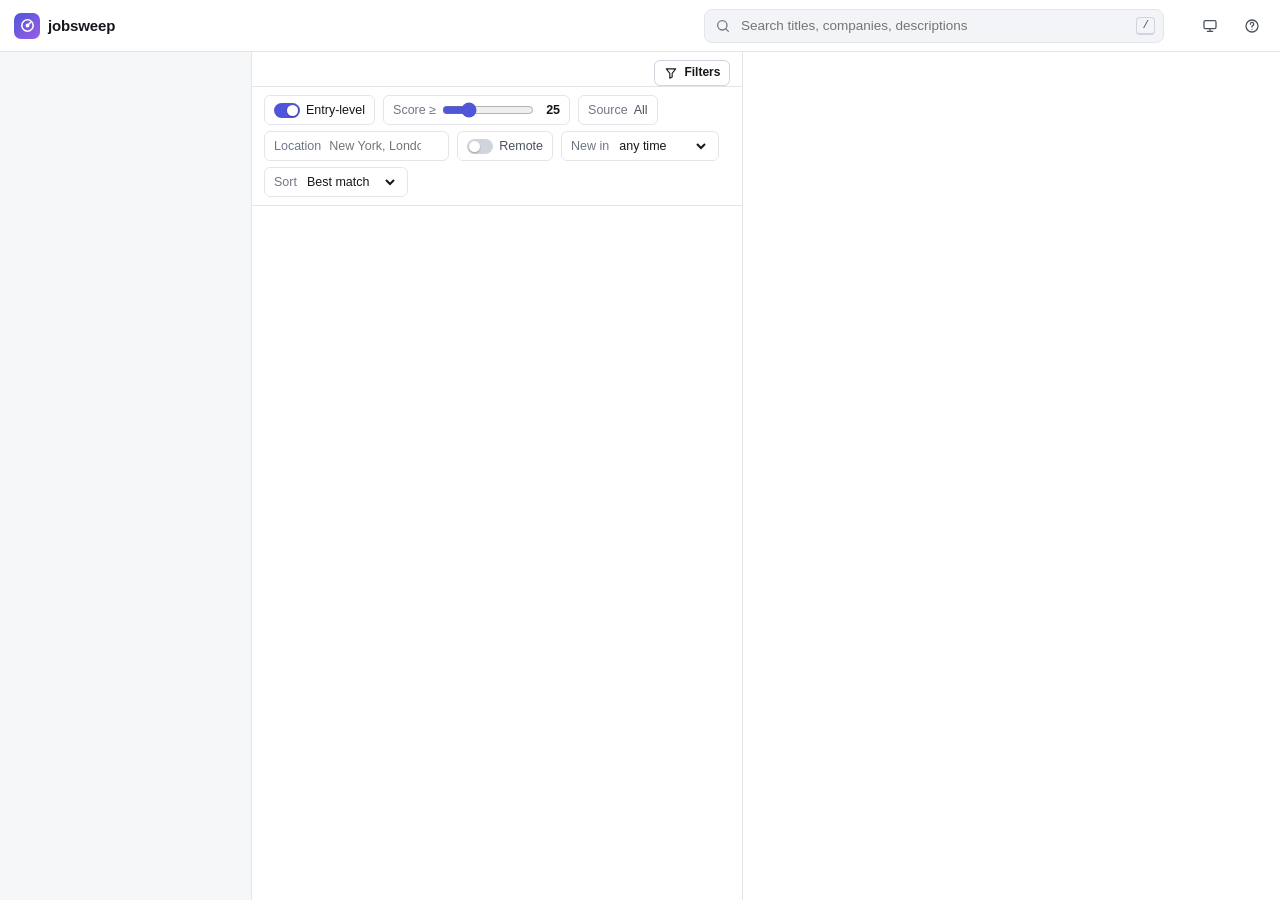
==== jobsweep/src/jobsweep/web/static/index.html @ 97e52901 "jobsweep: WIP autosave checkpoint 26 In-progress agent output saved automatically; may be incomplete" ====
<!doctype html>
<html lang="en">
<head>
  <meta charset="utf-8">
  <meta name="viewport" content="width=device-width, initial-scale=1, viewport-fit=cover">
  <meta name="color-scheme" content="light dark">
  <meta name="description" content="jobsweep: lane-based job board for specialty insurance, intelligence, investigations, geopolitical risk, sanctions, trust and safety, policy and government roles.">
  <title>jobsweep</title>
  <link rel="icon" href="data:image/svg+xml,%3Csvg xmlns='http://www.w3.org/2000/svg' viewBox='0 0 32 32'%3E%3Crect width='32' height='32' rx='8' fill='%234f56d9'/%3E%3Ccircle cx='16' cy='16' r='9' fill='none' stroke='white' stroke-width='2.4'/%3E%3Cpath d='M16 16l6-6' stroke='white' stroke-width='2.4' stroke-linecap='round'/%3E%3Ccircle cx='16' cy='16' r='2.2' fill='white'/%3E%3C/svg%3E">
  <link rel="stylesheet" href="styles.css">
  <script>
    /* apply the saved theme before first paint */
    try { var t = localStorage.getItem("jobsweep:theme"); if (t === "light" || t === "dark") document.documentElement.setAttribute("data-theme", t); } catch (e) {}
  </script>
  <script src="config.js"></script>
  <script src="app.js" defer></script>
</head>
<body data-view="jobs">
  <svg xmlns="http://www.w3.org/2000/svg" style="display:none" aria-hidden="true">
    <symbol id="i-logo" viewBox="0 0 24 24"><circle cx="12" cy="12" r="8"/><path d="M12 12l5-5"/><circle cx="12" cy="12" r="1.6"/></symbol>
    <symbol id="i-search" viewBox="0 0 24 24"><circle cx="11" cy="11" r="7"/><path d="M20 20l-4-4"/></symbol>
    <symbol id="i-menu" viewBox="0 0 24 24"><path d="M4 6h16M4 12h16M4 18h16"/></symbol>
    <symbol id="i-sun" viewBox="0 0 24 24"><circle cx="12" cy="12" r="4"/><path d="M12 2v2M12 20v2M4.9 4.9l1.4 1.4M17.7 17.7l1.4 1.4M2 12h2M20 12h2M4.9 19.1l1.4-1.4M17.7 6.3l1.4-1.4"/></symbol>
    <symbol id="i-moon" viewBox="0 0 24 24"><path d="M20.5 13.2A8.5 8.5 0 1 1 10.8 3.5a6.6 6.6 0 0 0 9.7 9.7z"/></symbol>
    <symbol id="i-monitor" viewBox="0 0 24 24"><rect x="3" y="4" width="18" height="12" rx="2"/><path d="M8 20h8M12 16v4"/></symbol>
    <symbol id="i-bookmark" viewBox="0 0 24 24"><path d="M6.5 3.5h11v17l-5.5-3.8-5.5 3.8z"/></symbol>
    <symbol id="i-check" viewBox="0 0 24 24"><path d="M20 6L9 17l-5-5"/></symbol>
    <symbol id="i-send" viewBox="0 0 24 24"><path d="M21 3L10 14"/><path d="M21 3l-7 18-4-7-7-4z"/></symbol>
    <symbol id="i-x" viewBox="0 0 24 24"><path d="M18 6L6 18M6 6l12 12"/></symbol>
    <symbol id="i-archive" viewBox="0 0 24 24"><rect x="3" y="4" width="18" height="4" rx="1"/><path d="M5 8v11a1 1 0 0 0 1 1h12a1 1 0 0 0 1-1V8M10 12h4"/></symbol>
    <symbol id="i-note" viewBox="0 0 24 24"><path d="M12 20h9"/><path d="M16.5 3.5a2.1 2.1 0 0 1 3 3L7 19l-4 1 1-4z"/></symbol>
    <symbol id="i-external" viewBox="0 0 24 24"><path d="M14 4h6v6M20 4l-9 9"/><path d="M18 14v5a1 1 0 0 1-1 1H5a1 1 0 0 1-1-1V7a1 1 0 0 1 1-1h5"/></symbol>
    <symbol id="i-chevron" viewBox="0 0 24 24"><path d="M9 6l6 6-6 6"/></symbol>
    <symbol id="i-help" viewBox="0 0 24 24"><circle cx="12" cy="12" r="9"/><path d="M9.6 9.2a2.5 2.5 0 1 1 3.4 2.3c-.6.3-1 .8-1 1.5v.6"/><path d="M12 17h.01"/></symbol>
    <symbol id="i-undo" viewBox="0 0 24 24"><path d="M9 14L4 9l5-5"/><path d="M4 9h11a5 5 0 0 1 0 10h-3"/></symbol>
    <symbol id="i-back" viewBox="0 0 24 24"><path d="M19 12H5M12 19l-7-7 7-7"/></symbol>
    <symbol id="i-filter" viewBox="0 0 24 24"><path d="M4 5h16l-6 7.5V19l-4 2v-8.5z"/></symbol>
    <symbol id="i-play" viewBox="0 0 24 24"><path d="M7 4.5l12 7.5-12 7.5z"/></symbol>
    <symbol id="i-refresh" viewBox="0 0 24 24"><path d="M20 11a8 8 0 1 0-2.3 5.7"/><path d="M20 4v7h-7"/></symbol>
    <symbol id="i-inbox" viewBox="0 0 24 24"><path d="M3 13h5l1.5 3h5l1.5-3h5"/><path d="M5.5 5h13L21 13v6a1 1 0 0 1-1 1H4a1 1 0 0 1-1-1v-6z"/></symbol>
    <symbol id="i-download" viewBox="0 0 24 24"><path d="M12 3v12M7 10l5 5 5-5"/><path d="M4 15v4a2 2 0 0 0 2 2h12a2 2 0 0 0 2-2v-4"/></symbol>
    <symbol id="i-upload" viewBox="0 0 24 24"><path d="M12 15V3M7 8l5-5 5 5"/><path d="M4 15v4a2 2 0 0 0 2 2h12a2 2 0 0 0 2-2v-4"/></symbol>
  </svg>

  <a class="skip-link" href="#job-list">Skip to job list</a>
  <div class="app">
    <header class="topbar">
      <button class="icon-btn only-mobile" id="menu-btn" type="button" aria-label="Open lanes and views" aria-controls="sidebar" aria-expanded="false">
        <svg class="icon lg"><use href="#i-menu"/></svg>
      </button>
      <a class="brand" href="#/jobs" aria-label="jobsweep home">
        <span class="logo" aria-hidden="true"><svg class="icon"><use href="#i-logo"/></svg></span>
        <span class="word">jobsweep</span>
      </a>
      <nav class="views" id="views" aria-label="Views"></nav>
      <label class="search" for="search">
        <svg class="icon" aria-hidden="true"><use href="#i-search"/></svg>
        <span class="sr-only">Search jobs</span>
        <input id="search" type="search" placeholder="Search titles, companies, descriptions" autocomplete="off" spellcheck="false">
        <kbd aria-hidden="true">/</kbd>
      </label>
      <div class="counts" id="counts" aria-label="Board counts"></div>
      <div class="last-sweep" id="last-sweep" aria-live="polite"></div>
      <button class="icon-btn" id="theme-btn" type="button" aria-label="Theme: system">
        <svg class="icon"><use href="#i-monitor"/></svg>
      </button>
      <button class="icon-btn" id="help-btn" type="button" aria-label="Keyboard shortcuts (?)" aria-haspopup="dialog">
        <svg class="icon"><use href="#i-help"/></svg>
      </button>
    </header>
    <div class="banner" id="banner" hidden></div>

    <div class="layout" id="layout">
      <aside class="sidebar" id="sidebar" aria-label="Lanes and filters">
        <nav class="side-views" id="side-views" aria-label="Views (mobile)"></nav>
        <div class="side-overview" id="side-overview"></div>
        <div id="lane-tree"></div>
      </aside>
      <div class="scrim" id="scrim" hidden></div>

      <main class="main" id="main">
        <!-- Jobs -->
        <section class="view" id="view-jobs" aria-label="Jobs">
          <div class="filterbar">
            <div class="tabs-row">
              <div class="tabs" id="status-tabs" role="tablist" aria-label="Status"></div>
              <span class="result-count" id="result-count" aria-live="polite"></span>
              <button class="btn sm filters-toggle" id="filters-toggle" type="button" aria-expanded="false" aria-controls="filters">
                <svg class="icon sm"><use href="#i-filter"/></svg>Filters
              </button>
            </div>
            <div class="filters" id="filters">
              <label class="control switch" title="Hide postings classified as too senior">
                <input type="checkbox" id="f-entry" checked>
                <span class="track" aria-hidden="true"></span>
                <span>Entry-level</span>
              </label>
              <label class="control range" for="f-min" title="Minimum match score">
                <span class="lbl">Score ≥</span>
                <input type="range" id="f-min" min="0" max="100" step="5" value="25">
                <output id="f-min-out" for="f-min">25</output>
              </label>
              <details class="dropdown" id="f-sources">
                <summary class="control" aria-label="Filter by source">
                  <span class="lbl">Source</span><span id="f-sources-label">All</span>
                </summary>
                <div class="menu" id="f-sources-menu" role="group" aria-label="Sources"></div>
              </details>
              <label class="control" for="f-loc">
                <span class="lbl">Location</span>
                <input type="text" id="f-loc" placeholder="New York, London…" autocomplete="off" list="loc-suggest">
              </label>
              <datalist id="loc-suggest">
                <option value="New York"></option>
                <option value="Washington"></option>
                <option value="London"></option>
                <option value="Remote"></option>
              </datalist>
              <label class="control switch">
                <input type="checkbox" id="f-remote">
                <span class="track" aria-hidden="true"></span>
                <span>Remote</span>
              </label>
              <label class="control" for="f-days">
                <span class="lbl">New in</span>
                <select id="f-days">
                  <option value="">any time</option>
                  <option value="1">last 24 hours</option>
                  <option value="3">last 3 days</option>
                  <option value="7">last 7 days</option>
                  <option value="30">last 30 days</option>
                </select>
              </label>
              <label class="control" for="f-sort">
                <span class="lbl">Sort</span>
                <select id="f-sort">
                  <option value="score">Best match</option>
                  <option value="newest">Newest</option>
                  <option value="posted">Date posted</option>
                  <option value="closing">Closing soon</option>
                  <option value="company">Company</option>
                </select>
              </label>
              <span class="active-chips" id="active-chips"></span>
            </div>
          </div>
          <div class="list" id="job-list" tabindex="-1" aria-label="Job list">
            <ul class="rows" id="rows" aria-label="Jobs"></ul>
            <div class="list-foot" id="list-foot"></div>
          </div>
        </section>

        <section class="view page" id="view-employers" aria-label="Employers" hidden></section>
        <section class="view page" id="view-sources" aria-label="Sources" hidden></section>
        <section class="view page" id="view-runs" aria-label="Runs" hidden></section>
        <section class="view page" id="view-import" aria-label="Import" hidden></section>
      </main>

      <aside class="detail" id="detail" aria-label="Job details"></aside>
    </div>
  </div>

  <div class="toasts" id="toasts" role="status" aria-live="polite" aria-atomic="false"></div>

  <dialog class="help" id="help" aria-labelledby="help-title">
    <div class="help-head">
      <h2 id="help-title">Keyboard shortcuts</h2>
      <button class="icon-btn" type="button" id="help-close" aria-label="Close"><svg class="icon"><use href="#i-x"/></svg></button>
    </div>
    <div class="help-body" id="help-body"></div>
  </dialog>
  <noscript><p style="padding:24px">jobsweep needs JavaScript to show the board. The raw data is in <a href="data/jobs.json">data/jobs.json</a>.</p></noscript>
</body>
</html>
---- jobsweep/src/jobsweep/web/static/styles.css ----
/* jobsweep board — tokens, layout, components. No external dependencies. */

:root {
  --font: -apple-system, BlinkMacSystemFont, "Segoe UI", Roboto, "Helvetica Neue", Arial, "Noto Sans",
    sans-serif, "Apple Color Emoji", "Segoe UI Emoji";
  --mono: ui-monospace, SFMono-Regular, "SF Mono", Menlo, Consolas, "Liberation Mono", monospace;

  --bg: #f6f7f9;
  --surface: #ffffff;
  --surface-2: #f3f4f7;
  --surface-3: #eceef2;
  --hover: #f1f3f8;
  --selected: #eef0ff;
  --border: #e3e5ea;
  --border-strong: #d0d4dc;
  --text: #15171c;
  --text-2: #4a505e;
  --text-3: #6f7685;
  --accent: #4f56d9;
  --accent-hover: #434ac4;
  --accent-text: #ffffff;
  --accent-weak: rgba(79, 86, 217, 0.1);
  --accent-ring: rgba(79, 86, 217, 0.45);
  --danger: #c8323b;
  --danger-weak: rgba(200, 50, 59, 0.1);
  --success: #18834a;
  --success-weak: rgba(24, 131, 74, 0.11);
  --warning: #a86200;
  --warning-weak: rgba(196, 122, 0, 0.13);
  --info: #1f6fd1;
  --shadow-sm: 0 1px 2px rgba(16, 24, 40, 0.06);
  --shadow-md: 0 6px 24px rgba(16, 24, 40, 0.12), 0 1px 3px rgba(16, 24, 40, 0.08);
  --shadow-lg: 0 18px 50px rgba(16, 24, 40, 0.22);
  --scrim: rgba(15, 17, 22, 0.38);

  /* chip recipe: hue/saturation per group, lightness per theme */
  --chip-l-text: 30%;
  --chip-l-bg: 50%;
  --chip-a-bg: 0.11;
  --chip-a-border: 0.26;
  --swatch-l: 50%;

  --score-hi: #13804a;
  --score-hi-bg: rgba(19, 128, 74, 0.12);
  --score-mid: #2563c9;
  --score-mid-bg: rgba(37, 99, 201, 0.11);
  --score-lo: #a05f00;
  --score-lo-bg: rgba(196, 122, 0, 0.13);
  --score-min: #6f7685;
  --score-min-bg: rgba(111, 118, 133, 0.12);

  --radius: 8px;
  --radius-sm: 6px;
  --header-h: 52px;
  --sidebar-w: 252px;
  color-scheme: light;
}

@media (prefers-color-scheme: dark) {
  :root:not([data-theme="light"]) {
    --bg: #0d0e11;
    --surface: #14161a;
    --surface-2: #1a1d22;
    --surface-3: #22262d;
    --hover: #1c1f25;
    --selected: #1f2236;
    --border: #252931;
    --border-strong: #343944;
    --text: #e9ebf0;
    --text-2: #aab0bd;
    --text-3: #7f8696;
    --accent: #8d93ff;
    --accent-hover: #a2a7ff;
    --accent-text: #0d0e11;
    --accent-weak: rgba(141, 147, 255, 0.14);
    --accent-ring: rgba(141, 147, 255, 0.55);
    --danger: #ff6f78;
    --danger-weak: rgba(255, 111, 120, 0.14);
    --success: #4fd38a;
    --success-weak: rgba(79, 211, 138, 0.13);
    --warning: #f3b648;
    --warning-weak: rgba(243, 182, 72, 0.14);
    --info: #6aa8ff;
    --shadow-sm: 0 1px 2px rgba(0, 0, 0, 0.4);
    --shadow-md: 0 8px 28px rgba(0, 0, 0, 0.5), 0 1px 3px rgba(0, 0, 0, 0.4);
    --shadow-lg: 0 18px 60px rgba(0, 0, 0, 0.6);
    --scrim: rgba(0, 0, 0, 0.55);
    --chip-l-text: 76%;
    --chip-l-bg: 58%;
    --chip-a-bg: 0.15;
    --chip-a-border: 0.3;
    --swatch-l: 62%;
    --score-hi: #55d68e;
    --score-hi-bg: rgba(85, 214, 142, 0.14);
    --score-mid: #79acff;
    --score-mid-bg: rgba(121, 172, 255, 0.14);
    --score-lo: #f0b44c;
    --score-lo-bg: rgba(240, 180, 76, 0.14);
    --score-min: #8b92a1;
    --score-min-bg: rgba(139, 146, 161, 0.14);
    color-scheme: dark;
  }
}

:root[data-theme="dark"] {
  --bg: #0d0e11;
  --surface: #14161a;
  --surface-2: #1a1d22;
  --surface-3: #22262d;
  --hover: #1c1f25;
  --selected: #1f2236;
  --border: #252931;
  --border-strong: #343944;
  --text: #e9ebf0;
  --text-2: #aab0bd;
  --text-3: #7f8696;
  --accent: #8d93ff;
  --accent-hover: #a2a7ff;
  --accent-text: #0d0e11;
  --accent-weak: rgba(141, 147, 255, 0.14);
  --accent-ring: rgba(141, 147, 255, 0.55);
  --danger: #ff6f78;
  --danger-weak: rgba(255, 111, 120, 0.14);
  --success: #4fd38a;
  --success-weak: rgba(79, 211, 138, 0.13);
  --warning: #f3b648;
  --warning-weak: rgba(243, 182, 72, 0.14);
  --info: #6aa8ff;
  --shadow-sm: 0 1px 2px rgba(0, 0, 0, 0.4);
  --shadow-md: 0 8px 28px rgba(0, 0, 0, 0.5), 0 1px 3px rgba(0, 0, 0, 0.4);
  --shadow-lg: 0 18px 60px rgba(0, 0, 0, 0.6);
  --scrim: rgba(0, 0, 0, 0.55);
  --chip-l-text: 76%;
  --chip-l-bg: 58%;
  --chip-a-bg: 0.15;
  --chip-a-border: 0.3;
  --swatch-l: 62%;
  --score-hi: #55d68e;
  --score-hi-bg: rgba(85, 214, 142, 0.14);
  --score-mid: #79acff;
  --score-mid-bg: rgba(121, 172, 255, 0.14);
  --score-lo: #f0b44c;
  --score-lo-bg: rgba(240, 180, 76, 0.14);
  --score-min: #8b92a1;
  --score-min-bg: rgba(139, 146, 161, 0.14);
  color-scheme: dark;
}

/* group palette: hue + saturation (11 groups; unknown groups get a hashed hue from JS) */
.g-specialty-insurance { --h: 214; --s: 72%; }
.g-intelligence-security { --h: 356; --s: 68%; }
.g-investigations-dd { --h: 26; --s: 78%; }
.g-geopolitical-risk { --h: 174; --s: 62%; }
.g-sanctions-fincrime { --h: 272; --s: 58%; }
.g-trust-safety { --h: 326; --s: 64%; }
.g-policy-research { --h: 196; --s: 74%; }
.g-strategic-comms { --h: 46; --s: 80%; }
.g-government { --h: 238; --s: 52%; }
.g-entry-routes { --h: 140; --s: 52%; }
.g-earlier-lanes { --h: 220; --s: 8%; }

* { box-sizing: border-box; }
html, body { height: 100%; }
body {
  margin: 0;
  background: var(--bg);
  color: var(--text);
  font: 14px/1.45 var(--font);
  -webkit-font-smoothing: antialiased;
  -moz-osx-font-smoothing: grayscale;
  overflow: hidden;
}
a { color: var(--accent); text-decoration: none; }
a:hover { text-decoration: underline; }
button, input, select, textarea { font: inherit; color: inherit; }
[hidden] { display: none !important; }
:focus-visible { outline: 2px solid var(--accent-ring); outline-offset: 1px; border-radius: 4px; }
.sr-only {
  position: absolute; width: 1px; height: 1px; padding: 0; margin: -1px; overflow: hidden;
  clip: rect(0 0 0 0); white-space: nowrap; border: 0;
}
.skip-link {
  position: absolute; left: 8px; top: -40px; z-index: 100; background: var(--accent); color: var(--accent-text);
  padding: 6px 10px; border-radius: var(--radius-sm);
}
.skip-link:focus { top: 8px; }
.icon { width: 16px; height: 16px; flex: none; fill: none; stroke: currentColor; stroke-width: 1.9;
  stroke-linecap: round; stroke-linejoin: round; vertical-align: middle; }
.icon.sm { width: 14px; height: 14px; }
.icon.lg { width: 20px; height: 20px; }
kbd {
  font: 11px/1 var(--mono); padding: 2px 5px; border-radius: 4px; border: 1px solid var(--border-strong);
  border-bottom-width: 2px; background: var(--surface-2); color: var(--text-2);
}
.muted { color: var(--text-3); }
.mono { font-family: var(--mono); font-size: 12px; }
.num { font-variant-numeric: tabular-nums; }

/* ---- app shell ------------------------------------------------------------------------------- */
.app { display: flex; flex-direction: column; height: 100vh; height: 100dvh; }
.topbar {
  flex: none; display: flex; align-items: center; gap: 10px; height: var(--header-h); padding: 0 12px 0 14px;
  background: var(--surface); border-bottom: 1px solid var(--border); position: relative; z-index: 30;
}
.brand { display: flex; align-items: center; gap: 8px; color: var(--text); font-weight: 650; font-size: 15px;
  letter-spacing: -0.01em; white-space: nowrap; }
.brand:hover { text-decoration: none; }
.brand .logo { width: 26px; height: 26px; border-radius: 7px; display: grid; place-items: center;
  background: linear-gradient(135deg, var(--accent), #9b5de5); color: #fff; }
.brand .logo .icon { width: 17px; height: 17px; stroke-width: 2.2; }
.views { display: flex; gap: 2px; margin-left: 6px; }
.views a {
  color: var(--text-2); padding: 6px 10px; border-radius: var(--radius-sm); font-weight: 520; font-size: 13.5px;
  white-space: nowrap;
}
.views a:hover { background: var(--hover); color: var(--text); text-decoration: none; }
.views a[aria-current="page"] { background: var(--surface-3); color: var(--text); }
.search {
  flex: 1 1 280px; max-width: 460px; min-width: 120px; display: flex; align-items: center; gap: 8px;
  height: 34px; padding: 0 8px 0 10px; border: 1px solid var(--border); border-radius: var(--radius);
  background: var(--surface-2); color: var(--text-3); margin-left: auto;
}
.search:focus-within { border-color: var(--accent); background: var(--surface); box-shadow: 0 0 0 3px var(--accent-weak); }
.search input { flex: 1; min-width: 0; border: 0; background: transparent; outline: none; color: var(--text);
  height: 100%; font-size: 13.5px; }
.search input::-webkit-search-cancel-button { cursor: pointer; }
.counts { display: flex; align-items: center; gap: 2px; white-space: nowrap; }
.count { display: flex; align-items: baseline; gap: 4px; padding: 4px 7px; border-radius: var(--radius-sm);
  color: var(--text-3); font-size: 12px; }
.count b { color: var(--text); font-weight: 650; font-size: 13px; font-variant-numeric: tabular-nums; }
.count.accent b { color: var(--accent); }
a.count:hover { background: var(--hover); text-decoration: none; }
.last-sweep { font-size: 12px; color: var(--text-3); white-space: nowrap; display: flex; align-items: center; gap: 5px; }
.last-sweep .dot { width: 7px; height: 7px; border-radius: 50%; background: var(--success); }
.last-sweep .dot.stale { background: var(--warning); }
.last-sweep .dot.running { background: var(--accent); animation: pulse 1.2s infinite; }
@keyframes pulse { 50% { opacity: 0.35; } }
.icon-btn {
  display: inline-grid; place-items: center; width: 32px; height: 32px; border-radius: var(--radius-sm);
  border: 1px solid transparent; background: transparent; color: var(--text-2); cursor: pointer; flex: none;
}
.icon-btn:hover { background: var(--hover); color: var(--text); }
.icon-btn[aria-pressed="true"] { color: var(--accent); background: var(--accent-weak); }
.only-mobile { display: none; }

.banner {
  flex: none; display: flex; align-items: center; gap: 10px; flex-wrap: wrap; padding: 7px 14px; font-size: 12.5px;
  background: var(--accent-weak); color: var(--text-2); border-bottom: 1px solid var(--border);
}
.banner b { color: var(--text); font-weight: 600; }
.banner .btn { margin-left: auto; }

.layout {
  flex: 1; min-height: 0; display: grid;
  grid-template-columns: var(--sidebar-w) minmax(0, 1fr) minmax(420px, 42%);
}
body:not([data-view="jobs"]) .layout { grid-template-columns: minmax(0, 1fr); }
body:not([data-view="jobs"]) .sidebar,
body:not([data-view="jobs"]) .detail { display: none; }
.main { min-width: 0; min-height: 0; display: flex; flex-direction: column; background: var(--surface); }
.view { min-height: 0; flex: 1; display: flex; flex-direction: column; }
.page { overflow: auto; flex: 1; background: var(--bg); }
.page-inner { max-width: 1180px; margin: 0 auto; padding: 22px 20px 60px; }
.scrim { position: fixed; inset: 0; background: var(--scrim); z-index: 40; }

/* ---- sidebar --------------------------------------------------------------------------------- */
.sidebar {
  min-height: 0; overflow: auto; background: var(--bg); border-right: 1px solid var(--border);
  padding: 10px 8px 24px; font-size: 13px;
}
.side-views, .side-overview { display: none; }
.side-head { display: flex; align-items: center; justify-content: space-between; padding: 6px 8px 4px;
  font-size: 11px; font-weight: 650; letter-spacing: 0.06em; text-transform: uppercase; color: var(--text-3); }
.side-head .link-btn { text-transform: none; letter-spacing: 0; font-weight: 500; }
.tree { list-style: none; margin: 0; padding: 0; }
.tree ul { list-style: none; margin: 0 0 4px; padding: 0; }
.node {
  display: flex; align-items: center; gap: 7px; width: 100%; min-height: 28px; padding: 3px 8px; border: 0;
  border-radius: var(--radius-sm); background: transparent; text-align: left; cursor: pointer; color: var(--text-2);
}
.node:hover { background: var(--hover); color: var(--text); }
.node[aria-pressed="true"] { background: var(--selected); color: var(--text); font-weight: 560; }
.node .label { flex: 1; min-width: 0; overflow: hidden; text-overflow: ellipsis; white-space: nowrap; }
.node .n { font-size: 11.5px; color: var(--text-3); font-variant-numeric: tabular-nums; }
.node.zero { color: var(--text-3); }
.node.zero .n { opacity: 0.6; }
.group-row { display: flex; align-items: center; gap: 0; margin-top: 2px; }
.group-row .node { font-weight: 560; color: var(--text); }
.group-row .caret {
  width: 22px; height: 28px; display: grid; place-items: center; border: 0; background: transparent;
  color: var(--text-3); cursor: pointer; border-radius: var(--radius-sm); flex: none;
}
.group-row .caret:hover { color: var(--text); background: var(--hover); }
.group-row .caret .icon { width: 13px; height: 13px; transition: transform 0.15s; }
.group-row .caret[aria-expanded="true"] .icon { transform: rotate(90deg); }
.lane-node { padding-left: 37px; font-size: 12.5px; }
.swatch { width: 9px; height: 9px; border-radius: 3px; flex: none; background: hsl(var(--h, 220) var(--s, 10%) var(--swatch-l)); }
.more-btn { margin: 0 0 2px 37px; }
.earlier { margin-top: 12px; border-top: 1px solid var(--border); padding-top: 8px; }
.earlier > summary { list-style: none; cursor: pointer; }
.earlier > summary::-webkit-details-marker { display: none; }
.earlier > summary .icon { transition: transform 0.15s; width: 12px; height: 12px; }
.earlier[open] > summary .icon { transform: rotate(90deg); }
.side-foot { margin: 16px 8px 0; font-size: 11.5px; color: var(--text-3); line-height: 1.5; }

/* ---- filter bar ------------------------------------------------------------------------------ */
.filterbar { flex: none; border-bottom: 1px solid var(--border); background: var(--surface); }
.tabs-row { display: flex; align-items: center; gap: 8px; padding: 8px 12px 0; }
.tabs { display: flex; gap: 2px; overflow-x: auto; scrollbar-width: none; flex: 1; min-width: 0; }
.tabs::-webkit-scrollbar { display: none; }
.tab {
  position: relative; display: flex; align-items: center; gap: 6px; padding: 7px 10px 9px; border: 0; background: none;
  color: var(--text-3); font-weight: 540; font-size: 13px; cursor: pointer; white-space: nowrap; border-radius: 6px 6px 0 0;
}
.tab:hover { color: var(--text); }
.tab[aria-selected="true"] { color: var(--text); }
.tab[aria-selected="true"]::after {
  content: ""; position: absolute; left: 8px; right: 8px; bottom: 0; height: 2px; border-radius: 2px; background: var(--accent);
}
.tab .n { font-size: 11px; padding: 0 5px; border-radius: 8px; background: var(--surface-3); color: var(--text-2);
  font-variant-numeric: tabular-nums; line-height: 17px; }
.result-count { font-size: 12px; color: var(--text-3); white-space: nowrap; font-variant-numeric: tabular-nums; }
.filters { display: flex; align-items: center; flex-wrap: wrap; gap: 6px 8px; padding: 8px 12px; border-top: 1px solid var(--border); }
.control {
  display: inline-flex; align-items: center; gap: 6px; height: 30px; padding: 0 9px; border: 1px solid var(--border);
  border-radius: var(--radius-sm); background: var(--surface); color: var(--text-2); font-size: 12.5px; white-space: nowrap;
}
.control:hover { border-color: var(--border-strong); }
.control:focus-within { border-color: var(--accent); box-shadow: 0 0 0 3px var(--accent-weak); }
.control select, .control input[type="text"], .control input[type="search"] {
  border: 0; background: transparent; outline: none; height: 100%; font-size: 12.5px; color: var(--text); min-width: 0;
}
.control select { cursor: pointer; padding-right: 2px; }
.control input[type="text"], .control input[type="search"] { width: 112px; }
.control .lbl { color: var(--text-3); }
.switch { cursor: pointer; user-select: none; }
.switch input { position: absolute; opacity: 0; width: 1px; height: 1px; }
.switch .track { width: 26px; height: 15px; border-radius: 8px; background: var(--border-strong); position: relative; transition: background 0.15s; flex: none; }
.switch .track::after { content: ""; position: absolute; top: 2px; left: 2px; width: 11px; height: 11px; border-radius: 50%;
  background: #fff; transition: transform 0.15s; box-shadow: 0 1px 2px rgba(0,0,0,.25); }
.switch input:checked + .track { background: var(--accent); }
.switch input:checked + .track::after { transform: translateX(11px); }
.switch input:focus-visible + .track { outline: 2px solid var(--accent-ring); outline-offset: 2px; }
.switch:has(input:checked) { color: var(--text); }
.range input[type="range"] { width: 92px; accent-color: var(--accent); margin: 0; }
.range output { min-width: 20px; text-align: right; font-variant-numeric: tabular-nums; color: var(--text); font-weight: 600; }
.dropdown { position: relative; }
.dropdown > summary { list-style: none; cursor: pointer; }
.dropdown > summary::-webkit-details-marker { display: none; }
.dropdown[open] > summary { border-color: var(--accent); }
.dropdown .menu {
  position: absolute; z-index: 25; top: calc(100% + 4px); left: 0; min-width: 220px; max-height: 320px; overflow: auto;
  background: var(--surface); border: 1px solid var(--border); border-radius: var(--radius); box-shadow: var(--shadow-md); padding: 6px;
}
.menu label { display: flex; align-items: center; gap: 8px; padding: 5px 6px; border-radius: 5px; cursor: pointer; font-size: 12.5px; color: var(--text); }
.menu label:hover { background: var(--hover); }
.menu label .n { margin-left: auto; color: var(--text-3); font-size: 11.5px; }
.menu input[type="checkbox"] { accent-color: var(--accent); margin: 0; }
.menu .menu-foot { display: flex; justify-content: space-between; padding: 6px 4px 2px; border-top: 1px solid var(--border); margin-top: 4px; }
.pill-count { font-size: 11px; padding: 0 6px; border-radius: 8px; background: var(--accent-weak); color: var(--accent); font-weight: 600; line-height: 17px; }
.active-chips { display: contents; }
.filter-chip {
  display: inline-flex; align-items: center; gap: 4px; height: 26px; padding: 0 4px 0 9px; border-radius: 13px;
  background: var(--accent-weak); color: var(--accent); font-size: 12px; font-weight: 550; border: 0; cursor: pointer;
}
.filter-chip .icon { width: 13px; height: 13px; }
.filter-chip:hover { filter: brightness(0.96); }
.link-btn { border: 0; background: none; color: var(--accent); cursor: pointer; padding: 2px 4px; font-size: 12px; border-radius: 4px; }
.link-btn:hover { text-decoration: underline; }
.filters-toggle { display: none; }

/* ---- job list -------------------------------------------------------------------------------- */
.list { flex: 1; min-height: 0; overflow: auto; overscroll-behavior: contain; background: var(--surface); }
.rows { list-style: none; margin: 0; padding: 0; }
.row {
  display: grid; grid-template-columns: 34px minmax(0, 1fr) auto; gap: 12px; align-items: start;
  padding: 10px 12px 10px 12px; border-bottom: 1px solid var(--border); cursor: pointer; position: relative;
  scroll-margin: 60px;
}
.row:hover { background: var(--hover); }
.row[aria-current="true"] { background: var(--selected); }
.row[aria-current="true"]::before { content: ""; position: absolute; left: 0; top: 0; bottom: 0; width: 3px; background: var(--accent); }
.row.leaving { opacity: 0; transform: translateX(16px); transition: opacity 0.18s, transform 0.18s; }
.score {
  width: 34px; height: 26px; border-radius: 7px; display: grid; place-items: center; font-weight: 700; font-size: 12.5px;
  font-variant-numeric: tabular-nums; margin-top: 1px;
}
.score.hi { color: var(--score-hi); background: var(--score-hi-bg); }
.score.mid { color: var(--score-mid); background: var(--score-mid-bg); }
.score.lo { color: var(--score-lo); background: var(--score-lo-bg); }
.score.min { color: var(--score-min); background: var(--score-min-bg); }
.row-main { min-width: 0; display: flex; flex-direction: column; gap: 3px; }
.row-title { display: flex; align-items: center; gap: 6px; min-width: 0; }
.row-title .title {
  color: var(--text); font-weight: 600; font-size: 14px; line-height: 1.3; overflow: hidden; text-overflow: ellipsis;
  white-space: nowrap; min-width: 0;
}
.row-title .title:hover { color: var(--accent); text-decoration: none; }
.row.done .row-title .title { color: var(--text-2); }
.new-dot { width: 7px; height: 7px; border-radius: 50%; background: var(--accent); flex: none; box-shadow: 0 0 0 3px var(--accent-weak); }
.row-meta { display: flex; align-items: center; gap: 6px; color: var(--text-2); font-size: 12.5px; min-width: 0; white-space: nowrap; overflow: hidden; }
.row-meta .company { color: var(--text); font-weight: 520; overflow: hidden; text-overflow: ellipsis; max-width: 45%; }
.row-meta .loc { overflow: hidden; text-overflow: ellipsis; min-width: 0; }
.row-meta .sep { color: var(--border-strong); }
.row-meta .salary { color: var(--text-2); font-variant-numeric: tabular-nums; }
.row-chips { display: flex; align-items: center; gap: 4px; flex-wrap: nowrap; overflow: hidden; min-width: 0; margin-top: 1px; }
.row-side { display: flex; flex-direction: column; align-items: flex-end; gap: 4px; min-width: 64px; }
.dates { display: flex; flex-direction: column; align-items: flex-end; font-size: 11.5px; color: var(--text-3); line-height: 1.35; white-space: nowrap; font-variant-numeric: tabular-nums; }
.closing { color: var(--text-2); }
.closing.soon { color: var(--danger); font-weight: 600; }
.closing.past { color: var(--text-3); text-decoration: line-through; }
.row-actions { display: flex; gap: 2px; opacity: 0; transition: opacity 0.12s; }
.row:hover .row-actions, .row[aria-current="true"] .row-actions, .row:focus-within .row-actions { opacity: 1; }
.act {
  width: 26px; height: 26px; display: grid; place-items: center; border-radius: 6px; border: 1px solid transparent;
  background: transparent; color: var(--text-3); cursor: pointer;
}
.act:hover { background: var(--surface-3); color: var(--text); }
.act .icon { width: 15px; height: 15px; }
.act.on { color: var(--accent); background: var(--accent-weak); }
.act.on.dismiss { color: var(--danger); background: var(--danger-weak); }
.act.on.applied { color: var(--success); background: var(--success-weak); }
.status-tag { font-size: 11px; font-weight: 600; padding: 1px 6px; border-radius: 5px; background: var(--surface-3); color: var(--text-2); white-space: nowrap; }
.status-tag.saved { background: var(--accent-weak); color: var(--accent); }
.status-tag.applied, .status-tag.interviewing, .status-tag.offer { background: var(--success-weak); color: var(--success); }
.status-tag.dismissed, .status-tag.rejected { background: var(--danger-weak); color: var(--danger); }

/* chips and badges */
.chip {
  display: inline-flex; align-items: center; height: 20px; padding: 0 7px; border-radius: 5px; font-size: 11.5px; font-weight: 550;
  white-space: nowrap; max-width: 220px; overflow: hidden; text-overflow: ellipsis;
  color: hsl(var(--h, 220) var(--s, 10%) var(--chip-l-text));
  background: hsl(var(--h, 220) var(--s, 10%) var(--chip-l-bg) / var(--chip-a-bg));
  border: 1px solid hsl(var(--h, 220) var(--s, 10%) var(--chip-l-bg) / var(--chip-a-border));
}
.chip.more { --s: 0%; }
.badge {
  display: inline-flex; align-items: center; gap: 3px; height: 18px; padding: 0 6px; border-radius: 5px; font-size: 11px;
  font-weight: 600; white-space: nowrap; flex: none; background: var(--surface-3); color: var(--text-2);
}
.badge.entry { background: var(--success-weak); color: var(--success); }
.badge.senior { background: var(--danger-weak); color: var(--danger); }
.badge.remote { background: var(--accent-weak); color: var(--accent); }
.badge.tag { background: var(--warning-weak); color: var(--warning); }
.badge.src { background: transparent; border: 1px solid var(--border); color: var(--text-3); font: 500 10.5px/1 var(--mono); height: 18px; }
.badge.ats { font-family: var(--mono); font-weight: 500; font-size: 11px; }
.badge.ok { background: var(--success-weak); color: var(--success); }
.badge.warn { background: var(--warning-weak); color: var(--warning); }
.badge.off { background: var(--surface-3); color: var(--text-3); }

.list-foot { padding: 14px 12px 28px; display: flex; flex-direction: column; align-items: center; gap: 8px; color: var(--text-3); font-size: 12.5px; }
.empty { padding: 56px 24px; text-align: center; color: var(--text-3); }
.empty h3 { margin: 10px 0 6px; color: var(--text); font-size: 15px; font-weight: 600; }
.empty .icon { width: 30px; height: 30px; color: var(--text-3); stroke-width: 1.5; }
.skeleton { padding: 12px; display: grid; gap: 10px; }
.skeleton div { height: 52px; border-radius: 8px; background: linear-gradient(90deg, var(--surface-2), var(--surface-3), var(--surface-2)); background-size: 200% 100%; animation: shimmer 1.2s infinite linear; }
@keyframes shimmer { to { background-position: -200% 0; } }

/* ---- buttons --------------------------------------------------------------------------------- */
.btn {
  display: inline-flex; align-items: center; justify-content: center; gap: 6px; height: 32px; padding: 0 12px;
  border-radius: var(--radius-sm); border: 1px solid var(--border-strong); background: var(--surface); color: var(--text);
  font-size: 13px; font-weight: 550; cursor: pointer; white-space: nowrap; text-decoration: none;
}
.btn:hover { background: var(--hover); text-decoration: none; }
.btn.primary { background: var(--accent); border-color: var(--accent); color: var(--accent-text); }
.btn.primary:hover { background: var(--accent-hover); }
.btn.sm { height: 26px; padding: 0 9px; font-size: 12px; }
.btn:disabled { opacity: 0.55; cursor: not-allowed; }
.seg { display: inline-flex; flex-wrap: wrap; gap: 4px; }
.seg button {
  height: 28px; padding: 0 10px; border-radius: 14px; border: 1px solid var(--border); background: var(--surface); color: var(--text-2);
  font-size: 12.5px; font-weight: 550; cursor: pointer;
}
.seg button:hover { border-color: var(--border-strong); color: var(--text); }
.seg button[aria-pressed="true"] { background: var(--accent); border-color: var(--accent); color: var(--accent-text); }
.seg button.st-dismissed[aria-pressed="true"], .seg button.st-rejected[aria-pressed="true"] { background: var(--danger); border-color: var(--danger); }
.seg button.st-applied[aria-pressed="true"], .seg button.st-interviewing[aria-pressed="true"], .seg button.st-offer[aria-pressed="true"] { background: var(--success); border-color: var(--success); }

/* ---- detail pane ----------------------------------------------------------------------------- */
.detail { min-height: 0; overflow: auto; background: var(--surface); border-left: 1px solid var(--border); }
.detail-bar { position: sticky; top: 0; z-index: 2; display: flex; align-items: center; gap: 6px; padding: 8px 12px;
  background: color-mix(in srgb, var(--surface) 92%, transparent); backdrop-filter: blur(6px); border-bottom: 1px solid var(--border); }
.detail-bar .spacer { flex: 1; }
.detail-bar .close-detail { display: none; }
.detail-body { padding: 18px 22px 48px; }
.detail h2 { margin: 0 0 6px; font-size: 19px; line-height: 1.3; font-weight: 650; letter-spacing: -0.01em; }
.detail .sub { color: var(--text-2); font-size: 13.5px; display: flex; flex-wrap: wrap; gap: 4px 8px; align-items: center; }
.detail .sub .company { color: var(--text); font-weight: 600; }
.detail .badges { display: flex; flex-wrap: wrap; gap: 5px; margin-top: 10px; }
.detail section { margin-top: 20px; }
.detail h3 { margin: 0 0 8px; font-size: 11px; text-transform: uppercase; letter-spacing: 0.06em; color: var(--text-3); font-weight: 650; }
.facts { display: grid; grid-template-columns: repeat(auto-fill, minmax(150px, 1fr)); gap: 1px; background: var(--border);
  border: 1px solid var(--border); border-radius: var(--radius); overflow: hidden; }
.fact { background: var(--surface); padding: 8px 10px; min-width: 0; }
.fact dt { font-size: 11px; color: var(--text-3); margin-bottom: 2px; }
.fact dd { margin: 0; font-size: 13px; color: var(--text); overflow-wrap: anywhere; }
.fact dd.soon { color: var(--danger); font-weight: 600; }
.lane-bars { display: grid; gap: 7px; }
.lane-bar { display: grid; grid-template-columns: minmax(0, 1fr) 120px 30px; gap: 10px; align-items: center; font-size: 12.5px; }
.lane-bar .bar { height: 6px; border-radius: 3px; background: var(--surface-3); overflow: hidden; }
.lane-bar .bar span { display: block; height: 100%; border-radius: 3px; background: hsl(var(--h, 220) var(--s, 10%) var(--swatch-l)); }
.lane-bar .v { text-align: right; color: var(--text-3); font-variant-numeric: tabular-nums; font-size: 11.5px; }
.reasons { margin: 0; padding: 0; list-style: none; display: grid; gap: 4px; }
.reasons li { font: 12px/1.45 var(--mono); color: var(--text-2); background: var(--surface-2); padding: 4px 8px; border-radius: 5px; overflow-wrap: anywhere; }
.note-box textarea {
  width: 100%; min-height: 76px; resize: vertical; padding: 9px 10px; border-radius: var(--radius); border: 1px solid var(--border);
  background: var(--surface-2); color: var(--text); font-size: 13px; line-height: 1.45;
}
.note-box textarea:focus { outline: none; border-color: var(--accent); background: var(--surface); box-shadow: 0 0 0 3px var(--accent-weak); }
.note-box .note-foot { display: flex; justify-content: space-between; align-items: center; margin-top: 4px; font-size: 11.5px; color: var(--text-3); }
.desc { font-size: 13.5px; line-height: 1.6; color: var(--text); overflow-wrap: anywhere; }
.desc p { margin: 0 0 10px; white-space: pre-line; }
.desc ul { margin: 0 0 10px; padding-left: 20px; }
.desc li { margin: 2px 0; }
.desc .truncated { color: var(--text-3); font-style: italic; }
.detail-empty { height: 100%; display: grid; place-items: center; text-align: center; color: var(--text-3); padding: 32px; }
.detail-empty .keys { margin-top: 14px; display: grid; gap: 6px; font-size: 12.5px; justify-items: center; }
.detail-meta { margin-top: 24px; font-size: 11.5px; color: var(--text-3); display: grid; gap: 3px; overflow-wrap: anywhere; }

/* ---- pages (employers, sources, runs, import) ----------------------------------------------- */
.page h1 { font-size: 20px; margin: 0 0 4px; letter-spacing: -0.01em; }
.page .lead { color: var(--text-2); margin: 0 0 18px; max-width: 760px; }
.page h2 { font-size: 14.5px; margin: 26px 0 10px; display: flex; align-items: center; gap: 8px; }
.page h2 .n { font-size: 12px; color: var(--text-3); font-weight: 500; }
.toolbar { display: flex; flex-wrap: wrap; gap: 8px; align-items: center; margin-bottom: 12px; }
.card { background: var(--surface); border: 1px solid var(--border); border-radius: var(--radius); box-shadow: var(--shadow-sm); }
.card-pad { padding: 14px 16px; }
.table-wrap { overflow-x: auto; background: var(--surface); border: 1px solid var(--border); border-radius: var(--radius); }
table.data { width: 100%; border-collapse: collapse; font-size: 13px; }
table.data th { text-align: left; font-size: 11px; text-transform: uppercase; letter-spacing: 0.05em; color: var(--text-3); font-weight: 650;
  padding: 9px 12px; border-bottom: 1px solid var(--border); background: var(--surface-2); white-space: nowrap; position: sticky; top: 0; }
table.data td { padding: 8px 12px; border-bottom: 1px solid var(--border); vertical-align: top; }
table.data tr:last-child td { border-bottom: 0; }
table.data tr:hover td { background: var(--hover); }
table.data td.num, table.data th.num { text-align: right; font-variant-numeric: tabular-nums; }
.cell-name { font-weight: 600; color: var(--text); }
.cell-sub { font-size: 12px; color: var(--text-3); }
.chips { display: flex; flex-wrap: wrap; gap: 4px; }
.grid-cards { display: grid; grid-template-columns: repeat(auto-fill, minmax(260px, 1fr)); gap: 10px; }
.src-card { padding: 12px 14px; display: flex; flex-direction: column; gap: 6px; }
.src-card .top { display: flex; align-items: center; gap: 8px; }
.src-card .name { font-weight: 600; }
.src-card .reason { font-size: 12px; color: var(--text-2); }
.src-card .reason code { font: 11.5px var(--mono); background: var(--surface-2); padding: 1px 4px; border-radius: 4px; }
.src-card .links { margin-top: auto; font-size: 12.5px; display: flex; gap: 12px; }
.status-dot { width: 8px; height: 8px; border-radius: 50%; background: var(--text-3); flex: none; }
.status-dot.ok { background: var(--success); }
.status-dot.warn { background: var(--warning); }
.connector p { margin: 0; font-size: 12.5px; color: var(--text-2); }
.connector .how { font: 11.5px/1.5 var(--mono); color: var(--text-2); background: var(--surface-2); padding: 6px 8px; border-radius: 6px; overflow-wrap: anywhere; }
.form-grid { display: grid; grid-template-columns: repeat(auto-fill, minmax(230px, 1fr)); gap: 14px 18px; }
.field { display: flex; flex-direction: column; gap: 5px; font-size: 12.5px; }
.field > span, .field legend { color: var(--text-2); font-weight: 600; font-size: 12px; }
.field input[type="text"], .field input[type="number"], .field select, .field textarea {
  height: 32px; padding: 0 9px; border-radius: var(--radius-sm); border: 1px solid var(--border-strong); background: var(--surface); color: var(--text);
}
.field textarea { height: auto; padding: 9px 10px; font: 12.5px/1.5 var(--mono); min-height: 240px; resize: vertical; }
.field input:focus, .field select:focus, .field textarea:focus { outline: none; border-color: var(--accent); box-shadow: 0 0 0 3px var(--accent-weak); }
fieldset.field { border: 0; padding: 0; margin: 0; min-width: 0; }
.check-list { display: flex; flex-wrap: wrap; gap: 4px 6px; }
.check { display: inline-flex; align-items: center; gap: 6px; padding: 4px 9px; border: 1px solid var(--border); border-radius: 14px;
  font-size: 12.5px; cursor: pointer; background: var(--surface); user-select: none; }
.check:has(input:checked) { border-color: var(--accent); background: var(--accent-weak); color: var(--text); }
.check input { accent-color: var(--accent); margin: 0; }
.form-actions { display: flex; gap: 8px; align-items: center; margin-top: 16px; flex-wrap: wrap; }
.progress { height: 8px; border-radius: 4px; background: var(--surface-3); overflow: hidden; }
.progress span { display: block; height: 100%; background: var(--accent); border-radius: 4px; transition: width 0.3s; }
.progress.indeterminate span { width: 30% !important; animation: indet 1.2s infinite ease-in-out; }
@keyframes indet { 0% { transform: translateX(-100%); } 100% { transform: translateX(340%); } }
.stat-row { display: flex; flex-wrap: wrap; gap: 18px; margin: 12px 0; }
.stat { display: flex; flex-direction: column; }
.stat b { font-size: 18px; font-variant-numeric: tabular-nums; }
.stat span { font-size: 11.5px; color: var(--text-3); }
.event-log { list-style: none; margin: 10px 0 0; padding: 0; max-height: 260px; overflow: auto; font: 12px/1.6 var(--mono); border-top: 1px solid var(--border); }
.event-log li { display: flex; gap: 8px; padding: 2px 0; border-bottom: 1px dashed var(--border); }
.event-log .err { color: var(--danger); }
.event-log .ok { color: var(--success); }
pre.summary { white-space: pre-wrap; font: 12px/1.55 var(--mono); background: var(--surface-2); padding: 10px 12px; border-radius: 6px; margin: 10px 0 0; overflow-wrap: anywhere; }
.notice { padding: 12px 14px; border-radius: var(--radius); background: var(--accent-weak); color: var(--text-2); font-size: 13px; }
.result-ok { color: var(--success); font-weight: 600; }
.result-err { color: var(--danger); font-weight: 600; }
details.run-more > summary { cursor: pointer; color: var(--accent); font-size: 12px; }

/* ---- toasts / dialog ------------------------------------------------------------------------- */
.toasts { position: fixed; bottom: 18px; left: 50%; transform: translateX(-50%); z-index: 90; display: flex; flex-direction: column; gap: 8px; align-items: center; pointer-events: none; }
.toast {
  pointer-events: auto; display: flex; align-items: center; gap: 12px; padding: 9px 10px 9px 14px; border-radius: 10px;
  background: #1d2027; color: #f2f3f6; font-size: 13px; box-shadow: var(--shadow-lg); animation: toast-in 0.18s ease-out; max-width: calc(100vw - 32px);
}
:root[data-theme="dark"] .toast { background: #2a2e37; }
@media (prefers-color-scheme: dark) { :root:not([data-theme="light"]) .toast { background: #2a2e37; } }
.toast.error { background: #8f1d24; }
.toast button { border: 0; background: rgba(255, 255, 255, 0.14); color: #fff; border-radius: 6px; padding: 3px 9px; cursor: pointer; font-size: 12.5px; font-weight: 600; }
.toast button:hover { background: rgba(255, 255, 255, 0.24); }
@keyframes toast-in { from { opacity: 0; transform: translateY(8px); } }
dialog.help {
  border: 1px solid var(--border); border-radius: 12px; padding: 0; background: var(--surface); color: var(--text);
  box-shadow: var(--shadow-lg); width: min(520px, calc(100vw - 32px));
}
dialog.help::backdrop { background: var(--scrim); }
.help-head { display: flex; align-items: center; justify-content: space-between; padding: 12px 16px; border-bottom: 1px solid var(--border); }
.help-head h2 { margin: 0; font-size: 15px; }
.help-body { padding: 10px 16px 16px; display: grid; grid-template-columns: 1fr 1fr; gap: 4px 20px; }
.help-body div { display: flex; justify-content: space-between; align-items: center; gap: 10px; padding: 5px 0; border-bottom: 1px dashed var(--border); font-size: 13px; }
.help-body .keys { display: flex; gap: 3px; }

/* ---- responsive ------------------------------------------------------------------------------ */
@media (max-width: 1360px) {
  .counts .count .lbl-long { display: none; }
}
@media (max-width: 1279px) {
  .layout { grid-template-columns: 232px minmax(0, 1fr); }
  .detail {
    position: fixed; z-index: 45; top: var(--header-h); right: 0; bottom: 0; width: min(580px, 100vw);
    box-shadow: var(--shadow-lg); transform: translateX(105%); transition: transform 0.2s ease; visibility: hidden;
  }
  .detail.open { transform: none; visibility: visible; }
  .detail-bar .close-detail { display: inline-grid; }
  .last-sweep .txt { display: none; }
}
@media (max-width: 1100px) {
  .counts { display: none; }
  .side-overview { display: block; }
}
@media (max-width: 899px) {
  .only-mobile { display: inline-grid; }
  .layout { grid-template-columns: minmax(0, 1fr); }
  .topbar { gap: 6px; padding: 0 8px; }
  .views { display: none; }
  .side-views { display: block; }
  .last-sweep { display: none; }
  .sidebar {
    position: fixed; z-index: 50; top: 0; left: 0; bottom: 0; width: min(320px, 86vw); transform: translateX(-102%);
    transition: transform 0.2s ease; box-shadow: var(--shadow-lg); visibility: hidden; background: var(--surface);
  }
  .sidebar.open { transform: none; visibility: visible; }
  .detail { top: 0; width: 100vw; z-index: 55; border-left: 0; }
  .search { margin-left: 4px; max-width: none; }
  .filters { display: none; }
  .filters.open { display: flex; }
  .filters-toggle { display: inline-flex; }
  .row { grid-template-columns: 30px minmax(0, 1fr); gap: 10px; padding: 10px 10px; }
  .score { width: 30px; }
  .row-side { grid-column: 2; flex-direction: row; align-items: center; justify-content: space-between; min-width: 0; }
  .dates { flex-direction: row; gap: 8px; }
  .row-actions { opacity: 1; }
  .row-meta .company { max-width: 55%; }
  .detail-body { padding: 16px 16px 48px; }
  .page-inner { padding: 16px 12px 48px; }
  .help-body { grid-template-columns: 1fr; }
  .lane-bar { grid-template-columns: minmax(0, 1fr) 70px 28px; }
}
@media (max-width: 420px) {
  .brand .word { display: none; }
  .control input[type="text"], .control input[type="search"] { width: 96px; }
}
@media (hover: none) {
  .row-actions { opacity: 1; }
}
@media (prefers-reduced-motion: reduce) {
  *, *::before, *::after { animation-duration: 0.01ms !important; transition-duration: 0.01ms !important; }
}
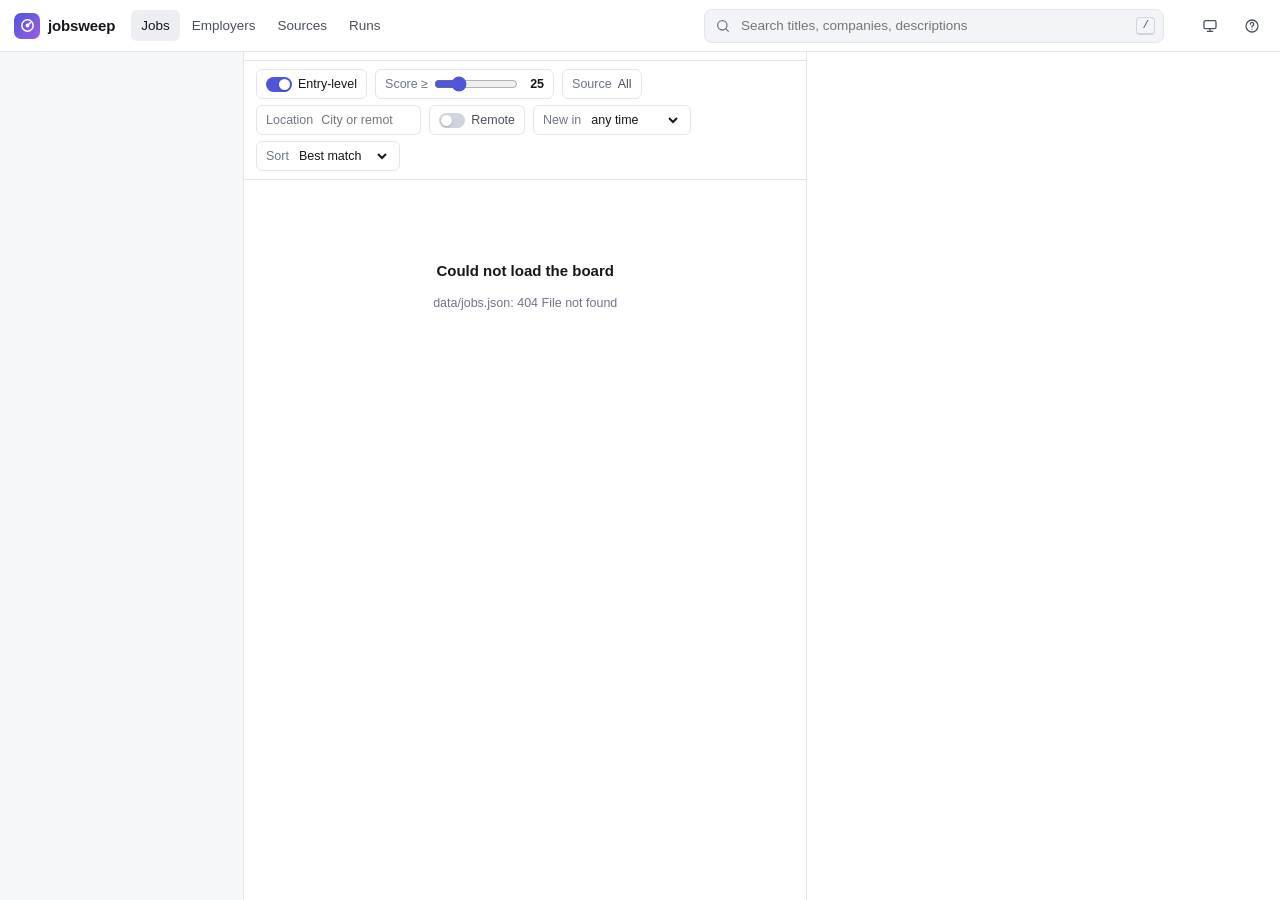
==== commit 53c22481: "jobsweep: WIP autosave checkpoint 40 In-progress agent output saved automatically; may be incomplete" ====
--- a/jobsweep/src/jobsweep/web/static/index.html
+++ b/jobsweep/src/jobsweep/web/static/index.html
@@ -16,7 +16,7 @@
   <script src="app.js" defer></script>
 </head>
 <body data-view="jobs">
-  <svg xmlns="http://www.w3.org/2000/svg" style="display:none" aria-hidden="true">
+  <svg xmlns="http://www.w3.org/2000/svg" style="position:absolute;width:0;height:0;overflow:hidden" aria-hidden="true" focusable="false">
     <symbol id="i-logo" viewBox="0 0 24 24"><circle cx="12" cy="12" r="8"/><path d="M12 12l5-5"/><circle cx="12" cy="12" r="1.6"/></symbol>
     <symbol id="i-search" viewBox="0 0 24 24"><circle cx="11" cy="11" r="7"/><path d="M20 20l-4-4"/></symbol>
     <symbol id="i-menu" viewBox="0 0 24 24"><path d="M4 6h16M4 12h16M4 18h16"/></symbol>
@@ -108,7 +108,7 @@
               </details>
               <label class="control" for="f-loc">
                 <span class="lbl">Location</span>
-                <input type="text" id="f-loc" placeholder="New York, London…" autocomplete="off" list="loc-suggest">
+                <input type="text" id="f-loc" placeholder="City or remote" autocomplete="off" list="loc-suggest">
               </label>
               <datalist id="loc-suggest">
                 <option value="New York"></option>
--- a/jobsweep/src/jobsweep/web/static/styles.css
+++ b/jobsweep/src/jobsweep/web/static/styles.css
@@ -52,7 +52,7 @@
   --radius: 8px;
   --radius-sm: 6px;
   --header-h: 52px;
-  --sidebar-w: 252px;
+  --sidebar-w: 244px;
   color-scheme: light;
 }
 
@@ -252,7 +252,7 @@
 
 .layout {
   flex: 1; min-height: 0; display: grid;
-  grid-template-columns: var(--sidebar-w) minmax(0, 1fr) minmax(420px, 42%);
+  grid-template-columns: var(--sidebar-w) minmax(0, 1fr) minmax(400px, 37%);
 }
 body:not([data-view="jobs"]) .layout { grid-template-columns: minmax(0, 1fr); }
 body:not([data-view="jobs"]) .sidebar,
@@ -285,7 +285,7 @@
 .node.zero { color: var(--text-3); }
 .node.zero .n { opacity: 0.6; }
 .group-row { display: flex; align-items: center; gap: 0; margin-top: 2px; }
-.group-row .node { font-weight: 560; color: var(--text); }
+.group-row .node { font-weight: 560; color: var(--text); flex: 1; min-width: 0; width: auto; }
 .group-row .caret {
   width: 22px; height: 28px; display: grid; place-items: center; border: 0; background: transparent;
   color: var(--text-3); cursor: pointer; border-radius: var(--radius-sm); flex: none;
@@ -331,7 +331,9 @@
   border: 0; background: transparent; outline: none; height: 100%; font-size: 12.5px; color: var(--text); min-width: 0;
 }
 .control select { cursor: pointer; padding-right: 2px; }
-.control input[type="text"], .control input[type="search"] { width: 112px; }
+.control input[type="text"], .control input[type="search"] { width: 92px; }
+.toolbar .control input[type="search"] { width: 220px; }
+.toolbar .control select { max-width: 240px; text-overflow: ellipsis; }
 .control .lbl { color: var(--text-3); }
 .switch { cursor: pointer; user-select: none; }
 .switch input { position: absolute; opacity: 0; width: 1px; height: 1px; }
@@ -342,7 +344,7 @@
 .switch input:checked + .track::after { transform: translateX(11px); }
 .switch input:focus-visible + .track { outline: 2px solid var(--accent-ring); outline-offset: 2px; }
 .switch:has(input:checked) { color: var(--text); }
-.range input[type="range"] { width: 92px; accent-color: var(--accent); margin: 0; }
+.range input[type="range"] { width: 84px; accent-color: var(--accent); margin: 0; }
 .range output { min-width: 20px; text-align: right; font-variant-numeric: tabular-nums; color: var(--text); font-weight: 600; }
 .dropdown { position: relative; }
 .dropdown > summary { list-style: none; cursor: pointer; }
@@ -367,7 +369,7 @@
 .filter-chip:hover { filter: brightness(0.96); }
 .link-btn { border: 0; background: none; color: var(--accent); cursor: pointer; padding: 2px 4px; font-size: 12px; border-radius: 4px; }
 .link-btn:hover { text-decoration: underline; }
-.filters-toggle { display: none; }
+.btn.filters-toggle { display: none; }
 
 /* ---- job list -------------------------------------------------------------------------------- */
 .list { flex: 1; min-height: 0; overflow: auto; overscroll-behavior: contain; background: var(--surface); }
@@ -404,6 +406,8 @@
 .row-meta .sep { color: var(--border-strong); }
 .row-meta .salary { color: var(--text-2); font-variant-numeric: tabular-nums; }
 .row-chips { display: flex; align-items: center; gap: 4px; flex-wrap: nowrap; overflow: hidden; min-width: 0; margin-top: 1px; }
+.row-chips .chip { flex: 0 1 auto; min-width: 3.2em; max-width: 190px; }
+.row-chips .chip.more { flex: none; min-width: 0; }
 .row-side { display: flex; flex-direction: column; align-items: flex-end; gap: 4px; min-width: 64px; }
 .dates { display: flex; flex-direction: column; align-items: flex-end; font-size: 11.5px; color: var(--text-3); line-height: 1.35; white-space: nowrap; font-variant-numeric: tabular-nums; }
 .closing { color: var(--text-2); }
@@ -427,8 +431,8 @@
 
 /* chips and badges */
 .chip {
-  display: inline-flex; align-items: center; height: 20px; padding: 0 7px; border-radius: 5px; font-size: 11.5px; font-weight: 550;
-  white-space: nowrap; max-width: 220px; overflow: hidden; text-overflow: ellipsis;
+  display: inline-block; height: 20px; line-height: 18px; padding: 0 7px; border-radius: 5px; font-size: 11.5px; font-weight: 550;
+  white-space: nowrap; max-width: 220px; overflow: hidden; text-overflow: ellipsis; vertical-align: middle;
   color: hsl(var(--h, 220) var(--s, 10%) var(--chip-l-text));
   background: hsl(var(--h, 220) var(--s, 10%) var(--chip-l-bg) / var(--chip-a-bg));
   border: 1px solid hsl(var(--h, 220) var(--s, 10%) var(--chip-l-bg) / var(--chip-a-border));
@@ -490,14 +494,17 @@
 .detail .badges { display: flex; flex-wrap: wrap; gap: 5px; margin-top: 10px; }
 .detail section { margin-top: 20px; }
 .detail h3 { margin: 0 0 8px; font-size: 11px; text-transform: uppercase; letter-spacing: 0.06em; color: var(--text-3); font-weight: 650; }
-.facts { display: grid; grid-template-columns: repeat(auto-fill, minmax(150px, 1fr)); gap: 1px; background: var(--border);
+.facts { display: grid; grid-template-columns: repeat(auto-fill, minmax(150px, 1fr)); margin: 0;
   border: 1px solid var(--border); border-radius: var(--radius); overflow: hidden; }
-.fact { background: var(--surface); padding: 8px 10px; min-width: 0; }
+.fact { padding: 8px 10px; min-width: 0; border-right: 1px solid var(--border); border-bottom: 1px solid var(--border);
+  margin: 0 -1px -1px 0; }
 .fact dt { font-size: 11px; color: var(--text-3); margin-bottom: 2px; }
 .fact dd { margin: 0; font-size: 13px; color: var(--text); overflow-wrap: anywhere; }
 .fact dd.soon { color: var(--danger); font-weight: 600; }
 .lane-bars { display: grid; gap: 7px; }
-.lane-bar { display: grid; grid-template-columns: minmax(0, 1fr) 120px 30px; gap: 10px; align-items: center; font-size: 12.5px; }
+.lane-bar { display: grid; grid-template-columns: minmax(0, 1fr) 110px 30px; gap: 10px; align-items: center; font-size: 12.5px; }
+.lane-bar > span:first-child { min-width: 0; display: block; }
+.lane-bar .chip { max-width: 100%; }
 .lane-bar .bar { height: 6px; border-radius: 3px; background: var(--surface-3); overflow: hidden; }
 .lane-bar .bar span { display: block; height: 100%; border-radius: 3px; background: hsl(var(--h, 220) var(--s, 10%) var(--swatch-l)); }
 .lane-bar .v { text-align: right; color: var(--text-3); font-variant-numeric: tabular-nums; font-size: 11.5px; }
@@ -511,6 +518,8 @@
 .note-box .note-foot { display: flex; justify-content: space-between; align-items: center; margin-top: 4px; font-size: 11.5px; color: var(--text-3); }
 .desc { font-size: 13.5px; line-height: 1.6; color: var(--text); overflow-wrap: anywhere; }
 .desc p { margin: 0 0 10px; white-space: pre-line; }
+.desc h4 { margin: 16px 0 6px; font-size: 13.5px; font-weight: 650; color: var(--text); }
+.desc h4:first-child { margin-top: 0; }
 .desc ul { margin: 0 0 10px; padding-left: 20px; }
 .desc li { margin: 2px 0; }
 .desc .truncated { color: var(--text-3); font-style: italic; }
@@ -535,6 +544,7 @@
 table.data tr:hover td { background: var(--hover); }
 table.data td.num, table.data th.num { text-align: right; font-variant-numeric: tabular-nums; }
 .cell-name { font-weight: 600; color: var(--text); }
+td.nowrap { white-space: nowrap; }
 .cell-sub { font-size: 12px; color: var(--text-3); }
 .chips { display: flex; flex-wrap: wrap; gap: 4px; }
 .grid-cards { display: grid; grid-template-columns: repeat(auto-fill, minmax(260px, 1fr)); gap: 10px; }
@@ -639,20 +649,25 @@
   .search { margin-left: 4px; max-width: none; }
   .filters { display: none; }
   .filters.open { display: flex; }
-  .filters-toggle { display: inline-flex; }
-  .row { grid-template-columns: 30px minmax(0, 1fr); gap: 10px; padding: 10px 10px; }
+  .btn.filters-toggle { display: inline-flex; }
+  .row { grid-template-columns: 30px minmax(0, 1fr); gap: 4px 10px; padding: 10px 10px 6px; }
   .score { width: 30px; }
   .row-side { grid-column: 2; flex-direction: row; align-items: center; justify-content: space-between; min-width: 0; }
   .dates { flex-direction: row; gap: 8px; }
   .row-actions { opacity: 1; }
   .row-meta .company { max-width: 55%; }
+  .row-chips .chip { min-width: 4.5em; }
   .detail-body { padding: 16px 16px 48px; }
   .page-inner { padding: 16px 12px 48px; }
   .help-body { grid-template-columns: 1fr; }
   .lane-bar { grid-template-columns: minmax(0, 1fr) 70px 28px; }
 }
+@media (max-width: 600px) {
+  #help-btn { display: none; }
+  .result-count { display: none; }
+}
 @media (max-width: 420px) {
-  .brand .word { display: none; }
+  .brand .logo { display: none; }
   .control input[type="text"], .control input[type="search"] { width: 96px; }
 }
 @media (hover: none) {
@@ -661,3 +676,8 @@
 @media (prefers-reduced-motion: reduce) {
   *, *::before, *::after { animation-duration: 0.01ms !important; transition-duration: 0.01ms !important; }
 }
+.icon.flip-up { transform: rotate(-90deg); }
+.icon.flip-down { transform: rotate(90deg); }
+input[type="file"] { font-size: 12.5px; color: var(--text-2); max-width: 100%; }
+input[type="file"]::file-selector-button { font: inherit; font-weight: 550; margin-right: 8px; padding: 5px 10px; border-radius: 6px;
+  border: 1px solid var(--border-strong); background: var(--surface); color: var(--text); cursor: pointer; }
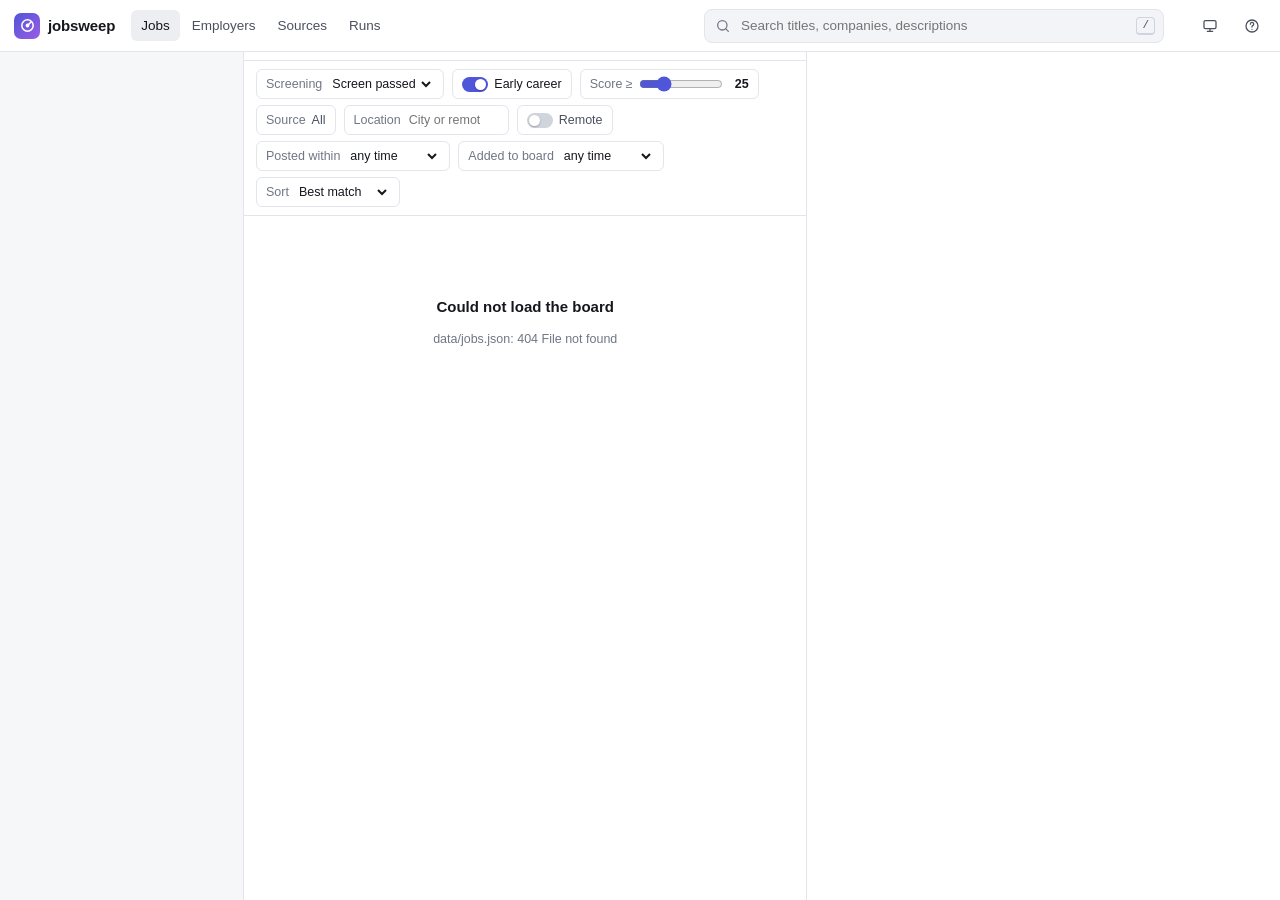
==== commit 1465be7b: "Enforce NYC and qualification screening, truthful dates, and private tracking" ====
--- a/jobsweep/src/jobsweep/web/static/index.html
+++ b/jobsweep/src/jobsweep/web/static/index.html
@@ -13,6 +13,7 @@
     try { var t = localStorage.getItem("jobsweep:theme"); if (t === "light" || t === "dark") document.documentElement.setAttribute("data-theme", t); } catch (e) {}
   </script>
   <script src="config.js"></script>
+  <script src="triage-sync.js" defer></script>
   <script src="app.js" defer></script>
 </head>
 <body data-view="jobs">
@@ -90,10 +91,18 @@
               </button>
             </div>
             <div class="filters" id="filters">
-              <label class="control switch" title="Hide postings classified as too senior">
+              <label class="control" for="f-screening" title="Screens NYC work eligibility, role relevance, and known requirements. A passed screen is not a guarantee of qualification.">
+                <span class="lbl">Screening</span>
+                <select id="f-screening">
+                  <option value="eligible">Screen passed</option>
+                  <option value="review">Needs review</option>
+                  <option value="all">All listings</option>
+                </select>
+              </label>
+              <label class="control switch" title="Seniority and experience only. Specialist credentials, languages, and clearance are checked separately under Screening.">
                 <input type="checkbox" id="f-entry" checked>
                 <span class="track" aria-hidden="true"></span>
-                <span>Entry-level</span>
+                <span>Early career</span>
               </label>
               <label class="control range" for="f-min" title="Minimum match score">
                 <span class="lbl">Score ≥</span>
@@ -112,8 +121,8 @@
               </label>
               <datalist id="loc-suggest">
                 <option value="New York"></option>
-                <option value="Washington"></option>
-                <option value="London"></option>
+                <option value="Brooklyn"></option>
+                <option value="Manhattan"></option>
                 <option value="Remote"></option>
               </datalist>
               <label class="control switch">
--- a/jobsweep/src/jobsweep/web/static/styles.css
+++ b/jobsweep/src/jobsweep/web/static/styles.css
@@ -492,6 +492,9 @@
 .detail .sub { color: var(--text-2); font-size: 13.5px; display: flex; flex-wrap: wrap; gap: 4px 8px; align-items: center; }
 .detail .sub .company { color: var(--text); font-weight: 600; }
 .detail .badges { display: flex; flex-wrap: wrap; gap: 5px; margin-top: 10px; }
+.qualification-checks { padding-left: 18px; font-size: 12px; line-height: 1.5; }
+.qualification-checks li { margin: 9px 0; }
+.screen-evidence { color: var(--text-3); margin: 4px 0 0; overflow-wrap: anywhere; }
 .detail section { margin-top: 20px; }
 .detail h3 { margin: 0 0 8px; font-size: 11px; text-transform: uppercase; letter-spacing: 0.06em; color: var(--text-3); font-weight: 650; }
 .facts { display: grid; grid-template-columns: repeat(auto-fill, minmax(150px, 1fr)); margin: 0;
@@ -535,6 +538,7 @@
 .toolbar { display: flex; flex-wrap: wrap; gap: 8px; align-items: center; margin-bottom: 12px; }
 .card { background: var(--surface); border: 1px solid var(--border); border-radius: var(--radius); box-shadow: var(--shadow-sm); }
 .card-pad { padding: 14px 16px; }
+.card > h2:first-child { margin-top: 2px; }
 .table-wrap { overflow-x: auto; background: var(--surface); border: 1px solid var(--border); border-radius: var(--radius); }
 table.data { width: 100%; border-collapse: collapse; font-size: 13px; }
 table.data th { text-align: left; font-size: 11px; text-transform: uppercase; letter-spacing: 0.05em; color: var(--text-3); font-weight: 650;
@@ -587,6 +591,7 @@
 .event-log .err { color: var(--danger); }
 .event-log .ok { color: var(--success); }
 pre.summary { white-space: pre-wrap; font: 12px/1.55 var(--mono); background: var(--surface-2); padding: 10px 12px; border-radius: 6px; margin: 10px 0 0; overflow-wrap: anywhere; }
+.notice code { font: 12px var(--mono); background: var(--surface); padding: 1px 5px; border-radius: 4px; }
 .notice { padding: 12px 14px; border-radius: var(--radius); background: var(--accent-weak); color: var(--text-2); font-size: 13px; }
 .result-ok { color: var(--success); font-weight: 600; }
 .result-err { color: var(--danger); font-weight: 600; }
